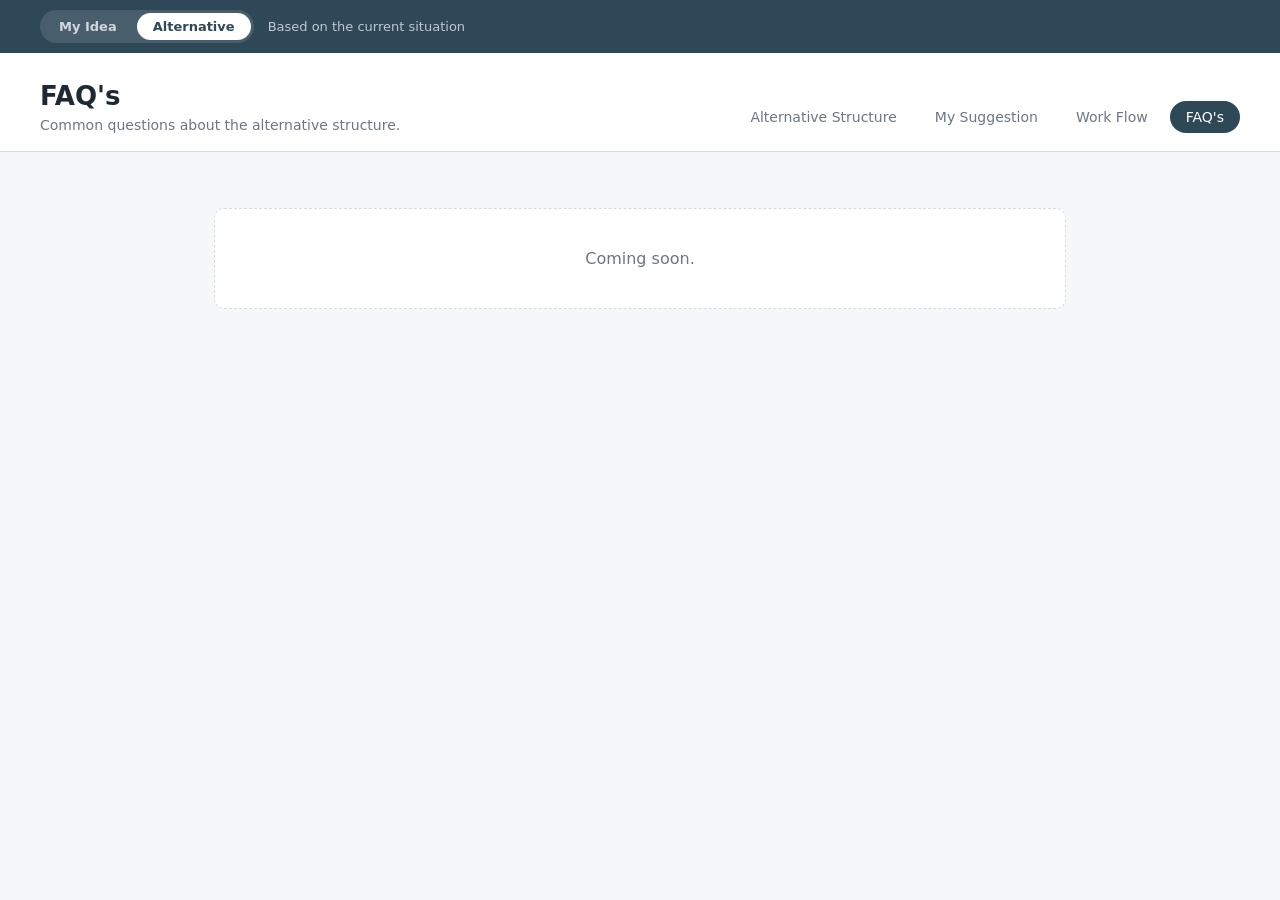
==== alt-faq.html @ e42bb5b8 "feat: Add alternative team structure and workflow pages - Introduced new HTML pages for alternative " ====
<!DOCTYPE html>
<html lang="en">

<head>
  <meta charset="UTF-8">
  <meta name="viewport" content="width=device-width, initial-scale=1.0">
  <title>FAQ's · Alternative · Operations Team</title>
  <link rel="stylesheet" href="style.css">
</head>

<body>

  <div class="version-bar">
    <nav class="version-switch" aria-label="Version">
      <a href="index.html">My Idea</a>
      <a href="alt-structure.html" class="active" aria-current="true">Alternative</a>
    </nav>
    <span class="version-note">Based on the current situation</span>
  </div>

  <header class="page-header">
    <div>
      <h1>FAQ's</h1>
      <p class="hint">Common questions about the alternative structure.</p>
    </div>
    <nav class="top-nav" aria-label="Main">
      <ul>
        <li><a href="alt-structure.html">Alternative Structure</a></li>
        <li><a href="alt-suggestions.html">My Suggestion</a></li>
        <li><a href="alt-workflow.html">Work Flow</a></li>
        <li><a href="alt-faq.html" class="active" aria-current="page">FAQ's</a></li>
      </ul>
    </nav>
  </header>

  <main class="page-body">
    <p class="placeholder">Coming soon.</p>
  </main>

</body>

</html>
---- style.css ----
:root {
  --bg: #f6f7f9;
  --surface: #ffffff;
  --text: #1f2933;
  --muted: #6b7785;
  --border: #d5dae1;
  --accent: #2f4858;
  /* dark slate – the only strong colour */
  --accent-soft: #e8eef2;
  --line: #8a96a3;
  --special: #7a6a4f;
  /* muted brown for the Special Team */
  --special-soft: #f6f2ea;
  --sales: #3b8a64;
  /* green for links with Sales */
}

* {
  box-sizing: border-box;
}

body {
  margin: 0;
  font-family: "Segoe UI", system-ui, -apple-system, Roboto, Arial, sans-serif;
  background: var(--bg);
  color: var(--text);
}

/* ---------- Placeholder pages ---------- */
.page-body {
  max-width: 900px;
  margin: 0 auto;
  padding: 40px 24px;
}

.placeholder {
  padding: 40px;
  text-align: center;
  color: var(--muted);
  background: var(--surface);
  border: 1px dashed var(--border);
  border-radius: 10px;
}

/* ---------- Alternative structure chart ---------- */
.alt-chart {
  position: relative;
  display: grid;
  grid-template-columns: repeat(7, minmax(200px, 1fr));
  grid-template-areas:
    ".   .   top top .   .   ."
    "om1 om1 om1 om2 om2 om2 .";
  row-gap: 56px;
  column-gap: 14px;
  align-items: start;
  min-width: 1500px;
  max-width: 1800px;
  margin: 0 auto;
}

.alt-chart .lines path {
  opacity: 1;
}

.anode {
  position: relative;
  z-index: 1;
  display: flex;
  flex-direction: column;
  align-items: center;
  gap: 2px;
  justify-self: center;
  padding: 12px;
  background: var(--surface);
  border: 1px solid var(--border);
  border-radius: 8px;
  box-shadow: 0 1px 2px rgba(0, 0, 0, .05);
}

.anode--top {
  width: 240px;
  padding: 16px;
  color: #fff;
  background: var(--accent);
  border-color: var(--accent);
}

.anode--top .node-abbr {
  color: #c9d6df;
}

.anode--om {
  width: 220px;
  border-top: 4px solid var(--accent);
}

.anode--lead {
  width: 100%;
}

.team-card {
  position: relative;
  z-index: 1;
  overflow: hidden;
  background: var(--surface);
  border: 1px solid var(--border);
  border-radius: 8px;
  box-shadow: 0 1px 2px rgba(0, 0, 0, .05);
}

.team-card-head {
  display: flex;
  justify-content: center;
  align-items: center;
  gap: 8px;
  margin: 0;
  padding: 9px 10px;
  font-size: 13px;
  font-weight: 600;
  color: #fff;
}

.team-card--purple .team-card-head {
  background: #7c4dff;
}

.team-card--orange .team-card-head {
  background: #ee4b22;
}

.team-count {
  padding: 1px 8px;
  font-size: 11px;
  background: rgba(255, 255, 255, .25);
  border-radius: 999px;
}

.team-table {
  width: 100%;
  border-collapse: collapse;
  font-size: 11.5px;
}

.team-table td {
  padding: 6px 8px;
  border-top: 1px solid #eef0f3;
  vertical-align: top;
}

.team-table td + td {
  border-left: 1px solid #eef0f3;
}

.team-table .t-id {
  color: var(--muted);
  font-variant-numeric: tabular-nums;
}

.team-table .row--check td:nth-child(2) {
  text-decoration: underline dotted #c08a1e;
  text-underline-offset: 3px;
}

.team-table .row--teal td {
  background: #5fd9c9;
}

.team-table .row--pink td {
  background: #fcc6c0;
}

.alt-legend {
  display: flex;
  flex-wrap: wrap;
  gap: 18px;
  max-width: 1800px;
  margin: 36px auto 0;
  padding: 0;
  list-style: none;
  font-size: 13px;
  color: var(--muted);
}

.alt-legend li {
  display: flex;
  align-items: center;
  gap: 8px;
}

.swatch {
  width: 22px;
  height: 12px;
  border-radius: 3px;
}

.swatch--check {
  height: 0;
  border-bottom: 2px dotted #c08a1e;
  border-radius: 0;
}

.swatch--teal {
  background: #5fd9c9;
}

.swatch--pink {
  background: #fcc6c0;
}

/* ---------- My Suggestion ---------- */
.sg-intro {
  display: grid;
  grid-template-columns: 1.3fr 1fr;
  gap: 18px;
  margin-bottom: 36px;
}

.sg-points {
  margin: 0;
  padding: 18px 22px 18px 38px;
  font-size: 14px;
  line-height: 1.8;
  background: var(--surface);
  border: 1px solid var(--border);
  border-radius: 10px;
}

.sg-summary {
  display: grid;
  grid-template-columns: repeat(4, 1fr);
  gap: 12px;
}

.sg-stat {
  display: flex;
  flex-direction: column;
  justify-content: center;
  gap: 4px;
  padding: 16px;
  background: var(--surface);
  border: 1px solid var(--border);
  border-radius: 10px;
}

.sg-stat b {
  font-size: 24px;
  font-weight: 600;
}

.sg-stat span {
  font-size: 12.5px;
  color: var(--muted);
}

.sg-stat--hire b {
  color: #c2410c;
}

.sg-hire-total {
  padding: 14px 18px;
  background: #fff7ed;
  border: 1px solid #fed7aa;
  border-radius: 10px;
}

.sg-hire-total h2 {
  margin: 0 0 8px;
  font-size: 13px;
  font-weight: 700;
  letter-spacing: .04em;
  text-transform: uppercase;
  color: #9a3412;
}

.sg-hire-total ul,
.hire ul {
  display: grid;
  grid-template-columns: repeat(2, 1fr);
  gap: 4px 18px;
  margin: 0;
  padding: 0;
  list-style: none;
  font-size: 13px;
}

.sg-hire-total li,
.hire li {
  display: flex;
  justify-content: space-between;
}

.sg-title {
  display: flex;
  align-items: center;
  gap: 10px;
  margin: 0 0 4px;
  font-size: 19px;
  font-weight: 600;
}

.sg-sub {
  margin: 0 0 16px;
  font-size: 14px;
  color: var(--muted);
}

.sg-tag {
  padding: 2px 10px;
  font-size: 11px;
  font-weight: 700;
  letter-spacing: .05em;
  text-transform: uppercase;
  color: #fff;
  background: var(--accent);
  border-radius: 999px;
}

.sg-teams {
  display: grid;
  grid-template-columns: repeat(auto-fill, minmax(260px, 1fr));
  gap: 16px;
  align-items: start;
  margin-bottom: 40px;
}

.sg-team {
  overflow: hidden;
  background: var(--surface);
  border: 1px solid var(--border);
  border-top: 4px solid var(--accent);
  border-radius: 10px;
}

.sg-team--extra {
  border-top-color: var(--line);
  border-style: dashed;
  border-top-style: solid;
}

.sg-team-head {
  position: relative;
  padding: 14px 16px 12px;
  border-bottom: 1px solid var(--border);
}

.sg-team-head h3 {
  margin: 2px 0 2px;
  font-size: 16px;
  font-weight: 600;
}

.sg-team-head p {
  margin: 0;
  font-size: 12.5px;
  color: var(--muted);
}

.sg-fill {
  position: absolute;
  top: 14px;
  right: 14px;
  padding: 2px 9px;
  font-size: 11.5px;
  font-weight: 600;
  background: var(--accent-soft);
  border-radius: 999px;
}

.slot-group {
  padding: 10px 16px;
  border-bottom: 1px solid #eef0f3;
}

.slot-head {
  display: flex;
  justify-content: space-between;
  margin-bottom: 6px;
  font-size: 12px;
  font-weight: 700;
  letter-spacing: .03em;
  text-transform: uppercase;
  color: var(--muted);
}

.slot-count.is-short {
  color: #c2410c;
}

.slot-group ul {
  margin: 0;
  padding: 0;
  list-style: none;
  font-size: 13px;
}

.slot-group li {
  display: flex;
  gap: 10px;
  padding: 3px 0;
}

.slot-group .t-id {
  min-width: 42px;
  color: var(--muted);
  font-variant-numeric: tabular-nums;
}

.slot-empty {
  margin: 3px 0;
  padding: 3px 8px !important;
  font-size: 12px;
  color: #c2410c;
  border: 1px dashed #fdba74;
  border-radius: 6px;
}

.hire {
  margin: 0;
  padding: 10px 16px 12px;
  font-size: 13px;
  background: #fff7ed;
}

.hire summary {
  display: flex;
  align-items: center;
  gap: 8px;
  font-weight: 600;
  color: #9a3412;
  cursor: pointer;
}

.hire[open] summary {
  margin-bottom: 8px;
}

.hire-badge {
  padding: 0 8px;
  font-size: 11.5px;
  color: #fff;
  background: #ea580c;
  border-radius: 999px;
}

.hire--done {
  color: var(--sales);
  background: #ecfdf3;
}

.sg-split {
  display: grid;
  grid-template-columns: 1fr 1fr;
  gap: 24px;
  align-items: start;
}

.sg .team-table {
  font-size: 13px;
}

/* ---------- Alternative Work Flow ---------- */
.chain.chain--4 {
  grid-template-columns: repeat(4, 1fr);
}

.wf-grid {
  display: grid;
  grid-template-columns: repeat(3, 1fr);
  gap: 16px;
  margin-top: 28px;
}

.wf-card {
  padding: 16px 18px;
  background: var(--surface);
  border: 1px solid var(--border);
  border-top: 3px solid var(--accent);
  border-radius: 10px;
}

.wf-card--om {
  border-top-color: var(--special);
}

.wf-card h3 {
  margin: 6px 0 6px;
  font-size: 15.5px;
  font-weight: 600;
}

.wf-card p {
  margin: 0 0 8px;
  font-size: 13.5px;
  line-height: 1.5;
  color: #475467;
}

.wf-list,
.wf-steps {
  margin: 0;
  padding-left: 20px;
  font-size: 13.5px;
  line-height: 1.7;
}

.task-example {
  position: relative;
  margin: 10px 0;
  padding: 12px 14px;
  background: var(--accent-soft);
  border-radius: 8px;
}

.task-example-tag {
  position: absolute;
  top: -9px;
  right: 10px;
  padding: 1px 8px;
  font-size: 10.5px;
  font-weight: 700;
  letter-spacing: .06em;
  text-transform: uppercase;
  color: #fff;
  background: var(--accent);
  border-radius: 999px;
}

.task-example p {
  color: var(--text);
}

.task-example dl {
  display: grid;
  grid-template-columns: auto 1fr;
  gap: 3px 12px;
  margin: 0;
  font-size: 12.5px;
}

.task-example dt {
  font-weight: 700;
}

.task-example dd {
  margin: 0;
  color: #475467;
}

.wf-note {
  font-style: italic;
}

/* ---------- My Suggestion: tabs + structure chart ---------- */
.sg-tabs {
  display: flex;
  justify-content: center;
  gap: 6px;
  padding: 18px 16px 0;
}

.sg-tab {
  padding: 9px 20px;
  font: inherit;
  font-size: 14px;
  font-weight: 600;
  color: var(--muted);
  background: var(--surface);
  border: 1px solid var(--border);
  border-radius: 999px;
  cursor: pointer;
}

.sg-tab:hover,
.sg-tab:focus-visible {
  color: var(--text);
  border-color: var(--accent);
  outline: none;
}

.sg-tab.active {
  color: #fff;
  background: var(--accent);
  border-color: var(--accent);
}

.sg-chart {
  grid-template-columns: repeat(7, minmax(180px, 1fr));
  grid-template-areas: none;
  min-width: 1340px;
  max-width: 1600px;
}

.anode--rapid {
  width: 100%;
  background: var(--special-soft);
  border-color: var(--special);
  border-top: 4px solid var(--special);
}

.anode--special {
  width: 100%;
  background: #f3eeff;
  border-color: #7c4dff;
  border-top: 4px solid #7c4dff;
}

.anode--team {
  width: 100%;
  background: var(--accent-soft);
}

.anode .node-sub {
  font-size: 12px;
  color: var(--muted);
  text-align: center;
}

.lines path.line--dashed {
  stroke: var(--special);
  stroke-dasharray: 6 5;
}

.lines path.line--special {
  stroke: #7c4dff;
}

.sg-chart .lines marker path {
  fill: var(--line);
}

.sg-chart .lines marker#sg-arrow-special path {
  fill: var(--special);
}

/* Structure boxes are clickable, like My Idea */
.sg-chart .anode {
  font: inherit;
  color: inherit;
  cursor: pointer;
  transition: transform .15s, box-shadow .15s, border-color .15s;
}

.sg-chart .anode--top {
  color: #fff;
}

.sg-chart .anode--om {
  width: 180px;
}

/* Rapid Teams sit beside their OM, leaving room for the dashed link */
.sg-chart .anode--rapid {
  width: 150px;
}

.sg-chart [data-id="rapid-1"] {
  justify-self: start;
}

.sg-chart [data-id="rapid-2"] {
  justify-self: end;
}

.sg-chart .anode:hover,
.sg-chart .anode:focus-visible {
  transform: translateY(-2px);
  box-shadow: 0 6px 16px rgba(0, 0, 0, .09);
  outline: none;
}

.sg-chart .anode.selected {
  box-shadow: 0 0 0 3px #b8c7d1;
}

.sg-chart .lines path.edge {
  opacity: .55;
}

.sg-chart.has-selection .lines path.edge {
  opacity: .12;
}

.sg-chart .lines path.edge.hover,
.sg-chart.has-selection .lines path.edge.active {
  opacity: 1;
  stroke-width: 2.2;
}

.rapid-stack {
  width: 90px;
  font-weight: 600;
}

.rapid-open {
  color: #c2410c;
  font-style: italic;
}

.sg-title--spaced {
  margin-top: 40px;
  margin-bottom: 12px;
}

/* ---------- Version switch (My Idea / Alternative) ---------- */
.version-bar {
  display: flex;
  align-items: center;
  gap: 14px;
  padding: 10px 40px;
  background: var(--accent);
}

.version-switch {
  display: flex;
  gap: 4px;
  padding: 3px;
  background: rgba(255, 255, 255, .12);
  border-radius: 999px;
}

.version-switch a {
  padding: 6px 16px;
  font-size: 13px;
  font-weight: 600;
  color: rgba(255, 255, 255, .75);
  text-decoration: none;
  border-radius: 999px;
  transition: color .15s, background .15s;
}

.version-switch a:hover,
.version-switch a:focus-visible {
  color: #fff;
  outline: none;
}

.version-switch a.active {
  color: var(--accent);
  background: #fff;
}

.version-note {
  font-size: 13px;
  color: rgba(255, 255, 255, .7);
}

/* ---------- Header ---------- */
.page-header {
  display: flex;
  justify-content: space-between;
  align-items: flex-end;
  flex-wrap: wrap;
  gap: 16px;
  padding: 28px 40px 18px;
  border-bottom: 1px solid var(--border);
  background: var(--surface);
}

.page-header h1 {
  margin: 0;
  font-size: 26px;
  font-weight: 600;
}

.hint {
  margin: 6px 0 0;
  color: var(--muted);
  font-size: 14px;
}

/* ---------- Navigation (right side of the header) ---------- */
.top-nav ul {
  display: flex;
  gap: 6px;
  margin: 0;
  padding: 0;
  list-style: none;
}

.top-nav a {
  display: block;
  padding: 8px 16px;
  font-size: 14px;
  font-weight: 500;
  color: var(--muted);
  text-decoration: none;
  border-radius: 999px;
  transition: color .15s, background .15s;
}

.top-nav a:hover,
.top-nav a:focus-visible {
  color: var(--text);
  background: var(--accent-soft);
  outline: none;
}

.top-nav a.active {
  color: #fff;
  background: var(--accent);
}

/* ---------- Chart ---------- */
.chart-scroll {
  overflow-x: auto;
  padding: 40px 24px 60px;
}

.chart {
  position: relative;
  min-width: 1340px;
  max-width: 1600px;
  margin: 0 auto;
}

.lines {
  position: absolute;
  inset: 0;
  width: 100%;
  height: 100%;
  pointer-events: none;
  overflow: visible;
}

.lines path {
  fill: none;
  stroke: var(--line);
  stroke-width: 1.6;
  opacity: .25;
  /* all lines stay faint until their box is hovered or selected */
  transition: opacity .2s;
}

.lines path.dashed {
  stroke: var(--special);
  stroke-dasharray: 6 5;
}

.lines path.sales {
  stroke: var(--sales);
}

.lines path.optional {
  stroke-dasharray: 2 4;
  opacity: .18;
}

.lines marker path {
  fill: var(--line);
  stroke: none;
}

.lines marker#arrow-special path {
  fill: var(--special);
}

.lines marker#arrow-sales path {
  fill: var(--sales);
}

/* When a box is selected, fade the lines that are not connected to it */
.chart.has-selection .lines path.edge {
  opacity: .15;
}

.chart.has-selection .lines path.edge.active {
  opacity: 1;
  stroke-width: 2.2;
}

/* Hovering a box lights up the lines connected to it */
.chart .lines path.edge.hover {
  opacity: 1;
  stroke-width: 2.2;
}

.level {
  display: flex;
  justify-content: center;
  margin-bottom: 64px;
}

.level--with-sales {
  position: relative;
  display: flex;
  justify-content: center;
  align-items: center;
}

.level--with-sales .node--sales {
  position: absolute;
  left: calc(50% + 160px);
}

.org {
  display: grid;
  grid-template-columns: 1fr 1fr;
  gap: 36px;
}

/* Each side uses 8 narrow columns (every team takes 2) plus one column
   for its Special Team, which sits on the inner side next to the OM. */
.side {
  display: grid;
  row-gap: 80px;
  align-items: start;
  /* expanding a team box must not move its neighbours */
  justify-items: center;
}

.side--1 {
  grid-template-columns: repeat(8, 1fr) 2.3fr;
  grid-template-areas:
    "om om om  om   om   om  om om spt"
    ".  pac pac pall pall pbd pbd . ."
    "ta ta tc  tc   tb   tb  td td .";
}

.side--2 {
  grid-template-columns: 2.3fr repeat(8, 1fr);
  grid-template-areas:
    "spt om om  om   om   om  om  om om"
    ".   .  pac pac  pall pall pbd pbd ."
    ".   ta ta  tc   tc   tb  tb  td td";
}

/* ---------- Boxes ---------- */
.node {
  position: relative;
  z-index: 1;
  display: flex;
  flex-direction: column;
  align-items: center;
  gap: 2px;
  width: 132px;
  padding: 10px 8px;
  font: inherit;
  color: var(--text);
  background: var(--surface);
  border: 1px solid var(--border);
  border-radius: 8px;
  box-shadow: 0 1px 2px rgba(0, 0, 0, .05);
  cursor: pointer;
  transition: transform .15s, box-shadow .15s, border-color .15s;
}

.node:hover,
.node:focus-visible {
  transform: translateY(-2px);
  box-shadow: 0 6px 16px rgba(0, 0, 0, .09);
  border-color: var(--accent);
  outline: none;
}

.node.selected {
  border-color: var(--accent);
  box-shadow: 0 0 0 3px var(--accent-soft);
}

.node-abbr {
  font-size: 12px;
  font-weight: 700;
  letter-spacing: .08em;
  color: var(--muted);
}

.node-title {
  font-size: 13.5px;
  font-weight: 500;
  line-height: 1.3;
  text-align: center;
}

.node--exec {
  width: 220px;
  padding: 14px;
  background: var(--accent);
  border-color: var(--accent);
  color: #fff;
}

.node--exec .node-abbr {
  color: #c9d6df;
  font-size: 13px;
}

.node--exec .node-title {
  font-size: 15px;
}

.node--exec.selected {
  box-shadow: 0 0 0 4px #b8c7d1;
}

.node--om {
  width: 200px;
  padding: 12px;
  border-top: 4px solid var(--accent);
}

.node--om .node-title {
  font-size: 14.5px;
  font-weight: 600;
}

.node-sub {
  font-size: 12px;
  color: var(--muted);
}

.node-meta {
  margin-top: 4px;
  font-size: 12px;
  color: var(--muted);
}

.node-meta:empty {
  display: none;
}

.node--pm {
  width: 118px;
  padding: 10px 6px;
}

.node--team {
  width: 112px;
  padding: 10px 6px;
  background: #f0f2f5;
}

.node--team .node-title {
  font-size: 15px;
  font-weight: 600;
}

.node--special {
  width: 140px;
  background: var(--special-soft);
  border: 1.5px dashed var(--special);
}

.node--special .node-abbr {
  color: var(--special);
}

/* ---------- Expandable team list ---------- */
.node[aria-expanded] .node-meta::after {
  content: " ▾";
}

.node.expanded .node-meta::after {
  content: " ▴";
}

.node-roster {
  display: none;
  width: 100%;
  margin-top: 8px;
  padding-top: 6px;
  border-top: 1px solid var(--border);
}

.node.expanded .node-roster {
  display: block;
}

.node.expanded {
  border-color: var(--accent);
  box-shadow: 0 6px 16px rgba(0, 0, 0, .09);
}

.roster-row {
  display: flex;
  justify-content: space-between;
  gap: 6px;
  padding: 3px 2px;
  font-size: 12px;
  text-align: left;
}

.roster-row b {
  font-weight: 600;
  color: var(--muted);
}

.roster-total {
  margin-top: 2px;
  padding-top: 5px;
  border-top: 1px solid var(--border);
}

.roster-total span,
.roster-total b {
  font-weight: 600;
  color: var(--text);
}

.roster-note {
  display: block;
  margin-top: 6px;
  font-size: 11px;
  color: var(--muted);
  text-align: center;
}

/* ---------- Project Coordinator (title not final) ---------- */
.node--pc {
  width: 220px;
  padding: 12px;
  border: 1.5px solid var(--accent);
}

.node--pc .node-title {
  font-size: 14.5px;
  font-weight: 600;
}

/* ---------- Sales Node ---------- */
.node--sales {
  width: 190px;
  padding: 12px;
  background: #ffffff;
  border: 1.5px solid var(--sales);
}

.node--sales .node-abbr {
  color: var(--sales);
}

.node--sales .node-title {
  font-size: 14.5px;
  font-weight: 600;
}

/* ---------- Optional role ---------- */
.node--optional {
  background: transparent;
  border: 1.5px dotted var(--line);
  box-shadow: none;
}

.node--optional .node-title,
.node--optional .node-abbr {
  color: var(--muted);
}

.node-tag {
  margin-top: 4px;
  padding: 1px 8px;
  font-size: 10.5px;
  font-weight: 600;
  letter-spacing: .06em;
  text-transform: uppercase;
  color: var(--muted);
  border: 1px solid var(--border);
  border-radius: 999px;
}

.roster-note--strong {
  color: var(--special);
  font-weight: 600;
}

/* ---------- Role note card (appears next to the clicked box) ---------- */
.note {
  position: absolute;
  z-index: 5;
  width: 340px;
  max-height: calc(100vh - 60px);
  overflow-y: auto;
  padding: 16px 18px 16px;
  background: var(--surface);
  border: 1px solid var(--border);
  border-radius: 10px;
  box-shadow: 0 10px 30px rgba(20, 28, 36, .14);
  opacity: 0;
  transform: translateX(-6px);
  transition: opacity .18s ease, transform .18s ease;
}

.note::-webkit-scrollbar {
  width: 5px;
}

.note::-webkit-scrollbar-thumb {
  background: #d5dae1;
  border-radius: 3px;
}

.note.note--left {
  transform: translateX(6px);
}

.note.show {
  opacity: 1;
  transform: none;
}

/* Small pointer toward the selected box */
.note::before {
  content: "";
  position: absolute;
  top: var(--caret-y, 24px);
  left: -7px;
  width: 12px;
  height: 12px;
  background: var(--surface);
  border-left: 1px solid var(--border);
  border-bottom: 1px solid var(--border);
  transform: translateY(-50%) rotate(45deg);
}

.note.note--left::before {
  left: auto;
  right: -7px;
  transform: translateY(-50%) rotate(-135deg);
}

.note-close {
  position: absolute;
  top: 8px;
  right: 8px;
  width: 28px;
  height: 28px;
  font-size: 20px;
  line-height: 1;
  color: var(--muted);
  background: none;
  border: 1px solid transparent;
  border-radius: 6px;
  cursor: pointer;
}

.note-close:hover {
  border-color: var(--border);
  color: var(--text);
}

.note-head {
  display: flex;
  align-items: flex-start;
  gap: 10px;
  padding-right: 26px;
}

.note-badge {
  flex-shrink: 0;
  padding: 3px 8px;
  font-size: 11px;
  font-weight: 700;
  letter-spacing: .06em;
  color: var(--accent);
  background: var(--accent-soft);
  border-radius: 999px;
}

.note h2 {
  margin: 0;
  font-size: 16px;
  line-height: 1.3;
}

.note-context {
  margin: 2px 0 0;
  font-size: 12px;
  color: var(--muted);
}

.note-optional {
  padding: 1px 6px;
  font-size: 10px;
  font-weight: 600;
  letter-spacing: .06em;
  text-transform: uppercase;
  color: var(--muted);
  border: 1px solid var(--border);
  border-radius: 999px;
  vertical-align: middle;
}

.note-short {
  margin: 12px 0;
  padding: 8px 10px;
  font-size: 13px;
  line-height: 1.45;
  background: #f8fafc;
  border-left: 3px solid var(--accent);
  border-radius: 0 6px 6px 0;
  color: #334155;
}

.note-tasks-header {
  display: flex;
  align-items: center;
  justify-content: space-between;
  margin: 14px 0 8px;
  padding-top: 10px;
  border-top: 1px solid var(--border);
}

.note-tasks-title {
  font-size: 11.5px;
  font-weight: 700;
  text-transform: uppercase;
  letter-spacing: .06em;
  color: var(--muted);
}

.note-tasks-count {
  font-size: 11px;
  font-weight: 600;
  background: var(--accent-soft);
  color: var(--accent);
  padding: 2px 8px;
  border-radius: 999px;
}

.note-tasks-list {
  list-style: none;
  margin: 0;
  padding: 0;
  display: flex;
  flex-direction: column;
  gap: 5px;
}

.note-tasks-list li {
  display: flex;
  align-items: flex-start;
  gap: 8px;
  padding: 5px 8px;
  font-size: 12.5px;
  line-height: 1.4;
  color: var(--text);
  background: #ffffff;
  border: 1px solid #edf2f7;
  border-radius: 6px;
}

.note-tasks-list li:hover {
  background: #f8fafc;
  border-color: #e2e8f0;
}

.note-task-check {
  flex-shrink: 0;
  display: inline-flex;
  align-items: center;
  justify-content: center;
  width: 15px;
  height: 15px;
  margin-top: 1px;
  font-size: 10px;
  font-weight: 700;
  color: var(--accent);
  background: var(--accent-soft);
  border-radius: 50%;
}
/* =========================================================
   Work Flow page
   ========================================================= */
.page-body--wide {
  max-width: 1200px;
  padding-bottom: 80px;
}

.flow {
  margin-bottom: 56px;
  padding: 28px 28px 32px;
  background: var(--surface);
  border: 1px solid var(--border);
  border-radius: 12px;
}

.flow-head {
  display: flex;
  align-items: flex-start;
  gap: 14px;
  margin-bottom: 28px;
}

.flow-num {
  flex-shrink: 0;
  display: grid;
  place-items: center;
  width: 34px;
  height: 34px;
  font-weight: 700;
  color: #fff;
  background: var(--accent);
  border-radius: 50%;
}

.flow-head h2 {
  margin: 2px 0 4px;
  font-size: 20px;
}

.flow-head p {
  margin: 0;
  font-size: 14px;
  color: var(--muted);
}

/* ---------- Step card ---------- */
.step {
  position: relative;
  padding: 14px 16px;
  background: var(--surface);
  border: 1px solid var(--border);
  border-top: 4px solid var(--accent);
  border-radius: 8px;
  box-shadow: 0 1px 2px rgba(0, 0, 0, .05);
}

.step-role {
  display: block;
  font-size: 11px;
  font-weight: 700;
  letter-spacing: .06em;
  text-transform: uppercase;
  color: var(--muted);
}

.step h3 {
  margin: 4px 0 6px;
  font-size: 15px;
}

.step p {
  margin: 0;
  font-size: 13px;
  line-height: 1.45;
  color: #475467;
}

.step--source {
  border-top-color: var(--line);
  background: #f0f2f5;
}

.step--dev {
  border-top-color: var(--line);
}

.step--special {
  background: var(--special-soft);
  border: 1.5px dashed var(--special);
  border-top: 4px solid var(--special);
}

.step--special .step-role {
  color: var(--special);
}

.step--sales {
  border-top-color: var(--sales);
}

.step--sales .step-role {
  color: var(--sales);
}

/* ---------- Workflow 1: horizontal chain ---------- */
.chain {
  display: grid;
  grid-template-columns: repeat(5, 1fr);
  gap: 36px;
  margin: 0;
  padding: 0;
  list-style: none;
  counter-reset: step;
}

/* arrow to the next step */
.chain .step:not(:last-child)::after {
  content: "";
  position: absolute;
  top: 50%;
  left: calc(100% + 5px);
  width: 20px;
  height: 2px;
  transform: translateY(-50%);
  background: var(--line);
}

.chain .step:not(:last-child)::before {
  content: "";
  position: absolute;
  top: 50%;
  left: calc(100% + 24px);
  transform: translateY(-50%);
  border: 6px solid transparent;
  border-left: 8px solid var(--line);
  border-right: 0;
}

/* ---------- Workflow 2: vertical flow with a branch ---------- */
.flow2 {
  display: grid;
  grid-template-columns: 1fr 240px;
  gap: 32px;
  align-items: stretch;
}

.flow2-main {
  display: flex;
  flex-direction: column;
  align-items: center;
}

.flow2-main > .step {
  width: min(100%, 420px);
}

/* vertical arrow */
.vline {
  position: relative;
  width: 2px;
  height: 30px;
  margin-bottom: 8px;
  background: var(--line);
}

.vline::after {
  content: "";
  position: absolute;
  bottom: -8px;
  left: 50%;
  transform: translateX(-50%);
  border: 6px solid transparent;
  border-top: 8px solid var(--line);
  border-bottom: 0;
}

.decision {
  display: grid;
  place-items: center;
  width: 150px;
  height: 150px;
  /* the rotated square pokes out ~31px above and below its box */
  margin: 31px 0;
  background: var(--accent-soft);
  border: 1.5px solid var(--accent);
  transform: rotate(45deg);
  border-radius: 10px;
}

.decision span {
  transform: rotate(-45deg);
  font-size: 13px;
  font-weight: 600;
  text-align: center;
  line-height: 1.35;
}

/* Two columns under the decision, joined by lines that split and merge */
.branch {
  position: relative;
  display: grid;
  grid-template-columns: 1fr 1fr;
  gap: 32px;
  width: 100%;
  padding-top: 44px;
}

/* split: down from the diamond, across, down into each column */
.branch::before {
  content: "";
  position: absolute;
  top: 0;
  left: calc(25% - 8px);
  right: calc(25% - 8px);
  height: 36px;
  border: 2px solid var(--line);
  border-bottom: 0;
}

.branch::after {
  content: "";
  position: absolute;
  top: -31px;
  left: 50%;
  width: 2px;
  height: 31px;
  background: var(--line);
}

.branch-col {
  position: relative;
  display: flex;
  flex-direction: column;
  align-items: center;
}

.branch-col > .step {
  width: 100%;
}

/* arrow tip into the first card of each column */
.branch-col::before {
  content: "";
  position: absolute;
  top: -8px;
  left: 50%;
  transform: translateX(-50%);
  border: 6px solid transparent;
  border-top: 8px solid var(--line);
  border-bottom: 0;
}

.branch-label {
  position: absolute;
  top: -30px;
  left: calc(50% + 10px);
  padding: 1px 8px;
  font-size: 11px;
  font-weight: 700;
  letter-spacing: .06em;
  text-transform: uppercase;
  color: var(--accent);
  background: var(--accent-soft);
  border-radius: 999px;
}

/* merge: down from each column, across, down into the final card */
.merge {
  position: relative;
  width: calc(50% + 16px);
  height: 22px;
  margin-bottom: 30px;
  border: 2px solid var(--line);
  border-top: 0;
}

.merge::after {
  content: "";
  position: absolute;
  top: 100%;
  left: 50%;
  width: 2px;
  height: 22px;
  transform: translateX(-50%);
  background: var(--line);
}

.merge::before {
  content: "";
  position: absolute;
  top: calc(100% + 22px);
  left: 50%;
  transform: translateX(-50%);
  border: 6px solid transparent;
  border-top: 8px solid var(--line);
  border-bottom: 0;
}

/* PC deadline watch, runs next to the whole flow */
.flow2-rail {
  position: sticky;
  top: 20px;
  align-self: start;
  padding: 16px;
  background: var(--accent-soft);
  border-left: 4px solid var(--accent);
  border-radius: 8px;
}

.flow2-rail h3 {
  margin: 4px 0 6px;
  font-size: 15px;
}

.flow2-rail p {
  margin: 0;
  font-size: 13px;
  line-height: 1.45;
  color: #475467;
}

.rail-tag {
  display: inline-block;
  margin-top: 12px;
  padding: 2px 10px;
  font-size: 11px;
  font-weight: 700;
  letter-spacing: .06em;
  text-transform: uppercase;
  color: #fff;
  background: var(--accent);
  border-radius: 999px;
}

/* Key rules */
.rules {
  display: grid;
  grid-template-columns: repeat(3, 1fr);
  gap: 14px;
  margin: 32px 0 0;
  padding: 0;
  list-style: none;
}

.rules li {
  padding: 12px 14px;
  font-size: 13px;
  line-height: 1.45;
  color: #475467;
  background: #f8fafc;
  border: 1px solid #edf2f7;
  border-radius: 8px;
}

.rules b {
  display: block;
  margin-bottom: 2px;
  color: var(--text);
}

/* ---------- Narrow screens: stack everything ---------- */
@media (max-width: 900px) {
  .chain {
    grid-template-columns: 1fr;
    gap: 30px;
  }

  .chain .step:not(:last-child)::after {
    display: none;
  }

  .chain .step:not(:last-child)::before {
    top: auto;
    right: auto;
    bottom: -22px;
    left: 50%;
    transform: translateX(-50%);
    border: 6px solid transparent;
    border-top: 8px solid var(--line);
    border-bottom: 0;
  }

  .flow2,
  .rules,
  .wf-grid,
  .chain--4 {
    grid-template-columns: 1fr;
  }

  .flow {
    padding: 20px 16px 24px;
  }

  .sg-intro,
  .sg-split,
  .sg-summary {
    grid-template-columns: 1fr 1fr;
  }

  .sg-intro,
  .sg-split {
    grid-template-columns: 1fr;
  }

  .version-bar {
    flex-wrap: wrap;
    padding: 10px 16px;
  }
}
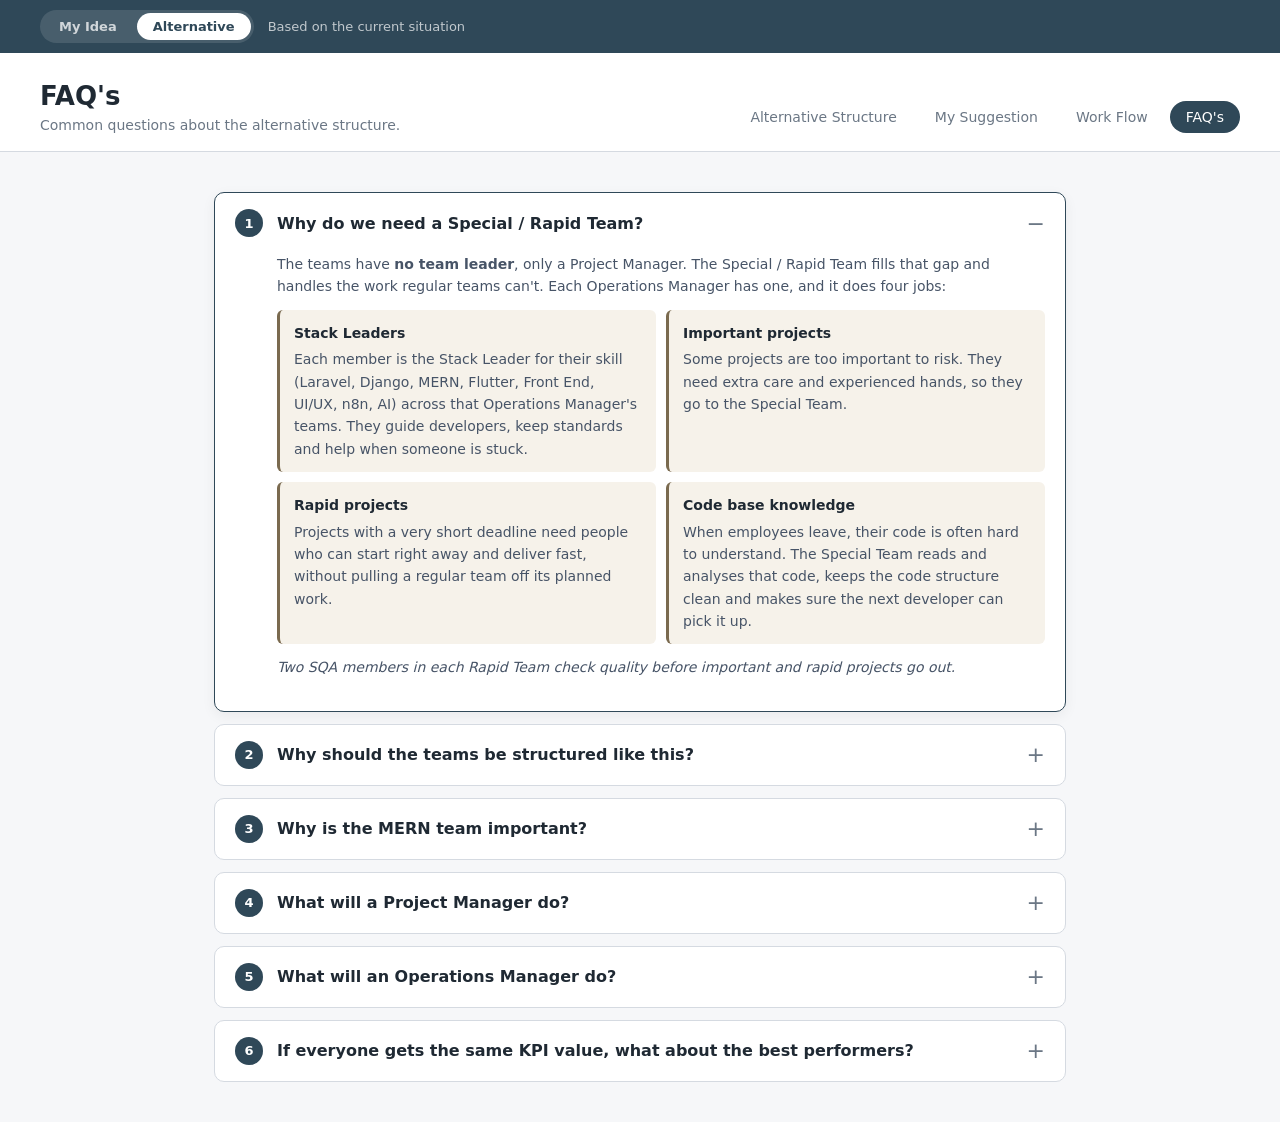
==== commit c7f0914d: "Add AGM to alternative structure, workflows 2-4 and FAQs 1-6 - Alternative Structure: GM -> AGM -> O" ====
--- a/alt-faq.html
+++ b/alt-faq.html
@@ -34,7 +34,186 @@
   </header>
 
   <main class="page-body">
-    <p class="placeholder">Coming soon.</p>
+
+    <div class="faq">
+
+      <details class="faq-item" open>
+        <summary>
+          <span class="faq-num">1</span>
+          <span class="faq-q">Why do we need a Special / Rapid Team?</span>
+        </summary>
+        <div class="faq-a">
+          <p>The teams have <b>no team leader</b>, only a Project Manager. The Special / Rapid Team fills that gap and handles the work regular teams can't. Each Operations Manager has one, and it does four jobs:</p>
+          <ul class="faq-points">
+            <li>
+              <b>Stack Leaders</b>
+              <span>Each member is the Stack Leader for their skill (Laravel, Django, MERN, Flutter, Front End, UI/UX, n8n, AI) across that Operations Manager's teams. They guide developers, keep standards and help when someone is stuck.</span>
+            </li>
+            <li>
+              <b>Important projects</b>
+              <span>Some projects are too important to risk. They need extra care and experienced hands, so they go to the Special Team.</span>
+            </li>
+            <li>
+              <b>Rapid projects</b>
+              <span>Projects with a very short deadline need people who can start right away and deliver fast, without pulling a regular team off its planned work.</span>
+            </li>
+            <li>
+              <b>Code base knowledge</b>
+              <span>When employees leave, their code is often hard to understand. The Special Team reads and analyses that code, keeps the code structure clean and makes sure the next developer can pick it up.</span>
+            </li>
+          </ul>
+          <p class="faq-note">Two SQA members in each Rapid Team check quality before important and rapid projects go out.</p>
+        </div>
+      </details>
+
+      <details class="faq-item">
+        <summary>
+          <span class="faq-num">2</span>
+          <span class="faq-q">Why should the teams be structured like this?</span>
+        </summary>
+        <div class="faq-a">
+          <p>My first choice would be <b>fewer teams</b>. But the plan is to keep all the teams for now, so this is the best way to do it: 6 teams, each with one Project Manager, and the current members spread by role so every team can actually work.</p>
+          <ul class="faq-points">
+            <li>
+              <b>Better use of people</b>
+              <span>Members are placed where their skill is needed, instead of some teams being full while others are missing whole roles.</span>
+            </li>
+            <li>
+              <b>Every team can work</b>
+              <span>Every team gets at least 2 people in each role, so it has enough members to take on a project from start to finish.</span>
+            </li>
+            <li>
+              <b>No team is held back</b>
+              <span>No team is left short-staffed or waiting on another team, because the gaps are shared out evenly.</span>
+            </li>
+            <li>
+              <b>Room to grow</b>
+              <span>Teams don't have to be complete on day one. Open slots can be hired later, and extra members are kept for the Rapid Teams.</span>
+            </li>
+          </ul>
+          <p class="faq-note">See <a href="alt-suggestions.html#teams">My Suggestion → Team Suggestion</a> for the full team list.</p>
+        </div>
+      </details>
+
+      <details class="faq-item">
+        <summary>
+          <span class="faq-num">3</span>
+          <span class="faq-q">Why is the MERN team important?</span>
+        </summary>
+        <div class="faq-a">
+          <p>The MERN team is where we want to <b>focus and grow</b>. That's why it starts as its own separate team from day one.</p>
+          <ul class="faq-points">
+            <li>
+              <b>Flutter isn't always enough</b>
+              <span>We already have Flutter, but some projects need React Native. The MERN team covers that and lets us explore it properly.</span>
+            </li>
+            <li>
+              <b>One language for everything</b>
+              <span>Web front end, backend and mobile are all built with JavaScript, so the whole project is managed in one stack.</span>
+            </li>
+            <li>
+              <b>One developer can do it all</b>
+              <span>A MERN developer can work across front end, backend and React Native, which makes the team flexible and easy to plan.</span>
+            </li>
+            <li>
+              <b>Start with one, grow into many</b>
+              <span>We build this one team up step by step. Once it works well, we can create more MERN teams.</span>
+            </li>
+          </ul>
+        </div>
+      </details>
+
+      <details class="faq-item">
+        <summary>
+          <span class="faq-num">4</span>
+          <span class="faq-q">What will a Project Manager do?</span>
+        </summary>
+        <div class="faq-a">
+          <p>The Project Manager owns their projects from assignment to delivery and handles everything between the client and the team.</p>
+          <ul class="faq-points">
+            <li>
+              <b>Core work</b>
+              <ul class="faq-tasks">
+                <li>Client meetings</li>
+                <li>Check the project status</li>
+                <li>Update the project's Google Doc</li>
+                <li>Send and receive project updates</li>
+                <li>Assign tasks to developers based on those updates</li>
+              </ul>
+            </li>
+            <li>
+              <b>Project &amp; client management</b>
+              <ul class="faq-tasks">
+                <li>Update the Project Order Sheet / project sheet</li>
+                <li>Check deadlines</li>
+                <li>Check, send and help with client messages</li>
+                <li>Handle everything in the client management system (CMS)</li>
+              </ul>
+            </li>
+          </ul>
+          <p class="faq-note">Support messages are the one exception: the PM gives the project story and the Operations Manager writes them (see <a href="alt-workflow.html">Work Flow 1</a>).</p>
+        </div>
+      </details>
+
+      <details class="faq-item">
+        <summary>
+          <span class="faq-num">5</span>
+          <span class="faq-q">What will an Operations Manager do?</span>
+        </summary>
+        <div class="faq-a">
+          <p>The Operations Manager sees everything the Project Manager sees, across all 3 of their PMs, and handles escalations, cancellations and support messages.</p>
+          <ul class="faq-points">
+            <li>
+              <b>Oversight</b>
+              <ul class="faq-tasks">
+                <li>See every client's situation across their 3 PMs</li>
+                <li>Follow the same project work as the PMs: status, updates, deadlines</li>
+                <li>Check with the PMs and step in wherever needed</li>
+              </ul>
+            </li>
+            <li>
+              <b>Escalations, cancellations &amp; support</b>
+              <ul class="faq-tasks">
+                <li>Handle escalations</li>
+                <li>Handle cancellation data</li>
+                <li>Ask the PM for the project story, then write the support messages</li>
+              </ul>
+            </li>
+          </ul>
+        </div>
+      </details>
+
+      <details class="faq-item">
+        <summary>
+          <span class="faq-num">6</span>
+          <span class="faq-q">If everyone gets the same KPI value, what about the best performers?</span>
+        </summary>
+        <div class="faq-a">
+          <p>Everyone gets the same share of the delivered value, but <b>good work is still rewarded</b> on top of it.</p>
+          <ul class="faq-points">
+            <li>
+              <b>The PM picks them</b>
+              <span>The Project Manager sees everyone's work every day, so they decide who performed best.</span>
+            </li>
+            <li>
+              <b>Extra value</b>
+              <span>A separate performance pool is kept aside from the start. The best performers get extra value from it.</span>
+            </li>
+            <li>
+              <b>Other benefits</b>
+              <span>Instead of extra value, we can also offer something else, or buy something for them as a reward.</span>
+            </li>
+            <li>
+              <b>Why it works</b>
+              <span>The equal share keeps everyone focused on delivery. The extra reward makes sure the people working hardest and best still stand out.</span>
+            </li>
+          </ul>
+          <p class="faq-note">See <a href="alt-workflow.html">Work Flow 2: KPI Distribution</a> for the full flow.</p>
+        </div>
+      </details>
+
+    </div>
+
   </main>
 
 </body>
--- a/style.css
+++ b/style.css
@@ -49,6 +49,7 @@
   grid-template-columns: repeat(7, minmax(200px, 1fr));
   grid-template-areas:
     ".   .   top top .   .   ."
+    ".   .   agm agm .   .   ."
     "om1 om1 om1 om2 om2 om2 .";
   row-gap: 56px;
   column-gap: 14px;
@@ -456,6 +457,140 @@
 
 .sg .team-table {
   font-size: 13px;
+}
+
+/* ---------- FAQ ---------- */
+.faq {
+  display: flex;
+  flex-direction: column;
+  gap: 12px;
+}
+
+.faq-item {
+  background: var(--surface);
+  border: 1px solid var(--border);
+  border-radius: 10px;
+  overflow: hidden;
+}
+
+.faq-item[open] {
+  border-color: var(--accent);
+  box-shadow: 0 4px 14px rgba(0, 0, 0, .06);
+}
+
+.faq-item summary {
+  display: flex;
+  align-items: center;
+  gap: 14px;
+  padding: 16px 20px;
+  cursor: pointer;
+  list-style: none;
+}
+
+.faq-item summary::-webkit-details-marker {
+  display: none;
+}
+
+.faq-item summary::after {
+  content: "+";
+  margin-left: auto;
+  font-size: 22px;
+  font-weight: 300;
+  color: var(--muted);
+}
+
+.faq-item[open] summary::after {
+  content: "\2212";
+}
+
+.faq-num {
+  display: grid;
+  place-items: center;
+  flex: none;
+  width: 28px;
+  height: 28px;
+  font-size: 13px;
+  font-weight: 700;
+  color: #fff;
+  background: var(--accent);
+  border-radius: 50%;
+}
+
+.faq-q {
+  font-size: 16px;
+  font-weight: 600;
+}
+
+.faq-a {
+  padding: 0 20px 20px 62px;
+  font-size: 14px;
+  line-height: 1.6;
+  color: #475467;
+}
+
+.faq-a p {
+  margin: 0 0 12px;
+}
+
+.faq-points {
+  display: grid;
+  grid-template-columns: 1fr 1fr;
+  gap: 10px;
+  margin: 0 0 12px;
+  padding: 0;
+  list-style: none;
+}
+
+.faq-points > li {
+  display: flex;
+  flex-direction: column;
+  gap: 4px;
+  padding: 12px 14px;
+  background: var(--special-soft);
+  border-left: 3px solid var(--special);
+  border-radius: 6px;
+}
+
+.faq-points b {
+  color: var(--text);
+}
+
+.faq-tasks {
+  margin: 4px 0 0;
+  padding: 0;
+  list-style: none;
+}
+
+.faq-tasks li {
+  position: relative;
+  padding: 3px 0 3px 22px;
+}
+
+.faq-tasks li::before {
+  content: "\2713";
+  position: absolute;
+  left: 0;
+  font-weight: 700;
+  color: var(--special);
+}
+
+.faq-note {
+  font-style: italic;
+}
+
+.faq-a a {
+  font-weight: 600;
+  color: var(--accent);
+}
+
+@media (max-width: 700px) {
+  .faq-a {
+    padding-left: 20px;
+  }
+
+  .faq-points {
+    grid-template-columns: 1fr;
+  }
 }
 
 /* ---------- Alternative Work Flow ---------- */
@@ -548,6 +683,181 @@
 
 .wf-note {
   font-style: italic;
+}
+
+.wf-card a {
+  font-weight: 600;
+  color: var(--accent);
+}
+
+.kpi-compare {
+  display: grid;
+  grid-template-columns: 1fr 1fr;
+  gap: 16px;
+  margin-bottom: 28px;
+}
+
+.kpi-card {
+  position: relative;
+  padding: 18px 20px 16px;
+  background: var(--surface);
+  border: 1px solid var(--border);
+  border-radius: 10px;
+}
+
+.kpi-card--now {
+  background: #fdf4f3;
+  border-color: #f3c7c0;
+}
+
+.kpi-card--new {
+  background: #eefaf3;
+  border-color: #a9dcbf;
+}
+
+.kpi-tag {
+  display: inline-block;
+  padding: 2px 10px;
+  font-size: 11px;
+  font-weight: 700;
+  letter-spacing: .06em;
+  text-transform: uppercase;
+  color: #fff;
+  border-radius: 999px;
+}
+
+.kpi-card--now .kpi-tag {
+  background: #c2410c;
+}
+
+.kpi-card--new .kpi-tag {
+  background: var(--sales);
+}
+
+.kpi-card h3 {
+  margin: 8px 0 4px;
+  font-size: 15.5px;
+  font-weight: 600;
+}
+
+.kpi-card p {
+  margin: 0 0 8px;
+  font-size: 13.5px;
+  color: #475467;
+}
+
+.rules a {
+  font-weight: 600;
+  color: var(--accent);
+}
+
+.wf-grid.wf-grid--4 {
+  grid-template-columns: repeat(4, 1fr);
+  margin-top: 12px;
+  margin-bottom: 20px;
+}
+
+.wf-subtitle {
+  margin: 28px 0 0;
+  font-size: 13px;
+  font-weight: 700;
+  letter-spacing: .05em;
+  text-transform: uppercase;
+  color: var(--muted);
+}
+
+.wf-card--dev {
+  border-top-color: var(--line);
+}
+
+.wf-card--pc {
+  border-top-color: var(--sales);
+}
+
+.wf-grid.wf-grid--2 {
+  grid-template-columns: 1fr 1fr;
+  margin-bottom: 28px;
+}
+
+.load-list {
+  display: flex;
+  flex-direction: column;
+  gap: 10px;
+  margin: 12px 0 8px;
+  padding: 0;
+  list-style: none;
+  font-size: 13px;
+}
+
+.load-row {
+  display: grid;
+  grid-template-columns: 76px 1fr 44px;
+  align-items: center;
+  gap: 10px;
+}
+
+.load-row b {
+  text-align: right;
+  font-variant-numeric: tabular-nums;
+}
+
+/* Track shows 0–200%; the line in the middle is 100% (full load) */
+.load-bar {
+  position: relative;
+  height: 10px;
+  background: #eef0f3;
+  border-radius: 999px;
+}
+
+.load-bar::after {
+  content: "";
+  position: absolute;
+  top: -4px;
+  bottom: -4px;
+  left: 50%;
+  border-left: 2px dashed var(--line);
+}
+
+.load-bar i {
+  display: block;
+  height: 100%;
+  background: var(--line);
+  border-radius: 999px;
+}
+
+.load--low .load-bar i,
+.load--low b {
+  background: var(--sales);
+}
+
+.load--low b {
+  background: none;
+  color: var(--sales);
+}
+
+.load--high .load-bar i {
+  background: #d97706;
+}
+
+.load--over .load-bar i {
+  background: #dc2626;
+}
+
+.load--over b {
+  color: #dc2626;
+}
+
+.load-legend {
+  display: flex;
+  align-items: center;
+  gap: 8px;
+  font-size: 12px !important;
+}
+
+.load-cap {
+  width: 0;
+  height: 14px;
+  border-left: 2px dashed var(--line);
 }
 
 /* ---------- My Suggestion: tabs + structure chart ---------- */
@@ -1743,6 +2053,9 @@
   .flow2,
   .rules,
   .wf-grid,
+  .wf-grid.wf-grid--2,
+  .wf-grid.wf-grid--4,
+  .kpi-compare,
   .chain--4 {
     grid-template-columns: 1fr;
   }
